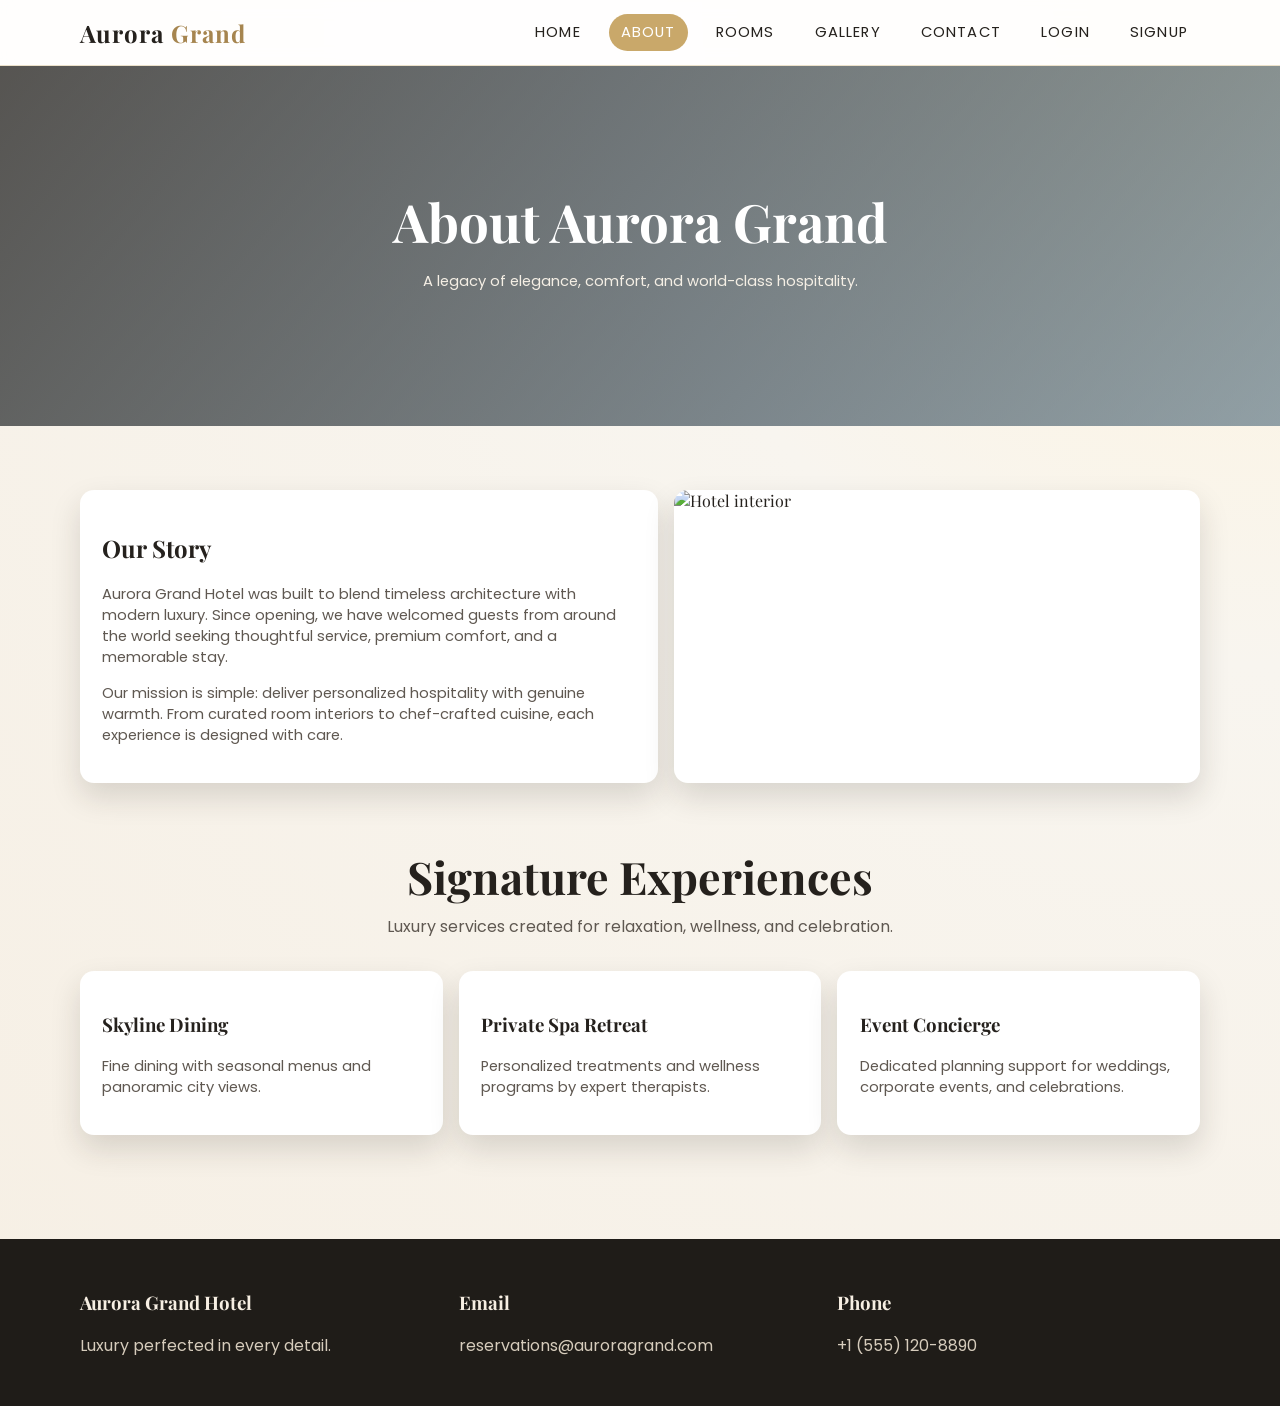
==== about.html @ 3c6bedbd "Add files via upload" ====
<!DOCTYPE html>
<html lang="en">
  <head>
    <meta charset="UTF-8" />
    <meta name="viewport" content="width=device-width, initial-scale=1.0" />
    <title>About Us | Aurora Grand Hotel</title>
    <link rel="preconnect" href="https://fonts.googleapis.com" />
    <link rel="preconnect" href="https://fonts.gstatic.com" crossorigin />
    <link href="https://fonts.googleapis.com/css2?family=Playfair+Display:wght@500;700&family=Poppins:wght@300;400;500;600&display=swap" rel="stylesheet" />
    <link rel="stylesheet" href="css/styles.css" />
  </head>
  <body>
    <header class="navbar">
      <div class="container navbar-inner">
        <a class="brand" href="index.html">Aurora <span>Grand</span></a>
        <button class="menu-toggle" id="menuToggle">Menu</button>
        <nav class="nav-links" id="navLinks">
          <a href="index.html">Home</a>
          <a href="about.html">About</a>
          <a href="rooms.html">Rooms</a>
          <a href="gallery.html">Gallery</a>
          <a href="contact.html">Contact</a>
          <a href="login.html" id="loginLink">Login</a>
          <a href="signup.html" id="signupLink">Signup</a>
        </nav>
      </div>
    </header>

    <section class="page-banner">
      <div>
        <h1>About Aurora Grand</h1>
        <p class="muted" style="color: #f5efe5;">A legacy of elegance, comfort, and world-class hospitality.</p>
      </div>
    </section>

    <main class="section">
      <div class="container two-col">
        <div class="card about-panel">
          <h2>Our Story</h2>
          <p class="muted">
            Aurora Grand Hotel was built to blend timeless architecture with modern luxury. Since opening, we have welcomed guests from around the world seeking thoughtful service, premium comfort, and a memorable stay.
          </p>
          <p class="muted">
            Our mission is simple: deliver personalized hospitality with genuine warmth. From curated room interiors to chef-crafted cuisine, each experience is designed with care.
          </p>
        </div>
        <img class="card" style="height:100%; object-fit:cover;" src="https://images.unsplash.com/photo-1551882547-ff40c63fe5fa?auto=format&fit=crop&w=1200&q=80" alt="Hotel interior" />
      </div>

      <div class="container section" style="padding-bottom: 0;">
        <div class="section-title">
          <h2>Signature Experiences</h2>
          <p>Luxury services created for relaxation, wellness, and celebration.</p>
        </div>
        <div class="rooms-grid">
          <article class="card about-panel fade-in"><h3>Skyline Dining</h3><p class="muted">Fine dining with seasonal menus and panoramic city views.</p></article>
          <article class="card about-panel fade-in"><h3>Private Spa Retreat</h3><p class="muted">Personalized treatments and wellness programs by expert therapists.</p></article>
          <article class="card about-panel fade-in"><h3>Event Concierge</h3><p class="muted">Dedicated planning support for weddings, corporate events, and celebrations.</p></article>
        </div>
      </div>
    </main>

    <footer class="footer">
      <div class="container footer-grid">
        <div><h3>Aurora Grand Hotel</h3><p>Luxury perfected in every detail.</p></div>
        <div><h3>Email</h3><p>reservations@auroragrand.com</p></div>
        <div><h3>Phone</h3><p>+1 (555) 120-8890</p></div>
      </div>
    </footer>

    <script src="js/main.js"></script>
  </body>
</html>
---- css/styles.css ----
:root {
  --bg: #f8f5ef;
  --bg-soft: #efe8db;
  --surface: #ffffff;
  --text: #25211d;
  --text-soft: #5f5851;
  --gold: #c9a86a;
  --gold-deep: #a6854f;
  --accent: #284b63;
  --danger: #b73a3a;
  --radius: 14px;
  --shadow: 0 14px 30px rgba(37, 33, 29, 0.15);
}

* {
  box-sizing: border-box;
}

body {
  margin: 0;
  font-family: "Playfair Display", Georgia, serif;
  color: var(--text);
  background: radial-gradient(circle at top right, #fff4dc 0%, var(--bg) 35%, #f6efe4 100%);
  min-height: 100vh;
}

a {
  color: inherit;
  text-decoration: none;
}

img {
  max-width: 100%;
  display: block;
}

.container {
  width: min(1120px, 92%);
  margin: 0 auto;
}

.navbar {
  position: sticky;
  top: 0;
  z-index: 40;
  background: rgba(255, 255, 255, 0.9);
  backdrop-filter: blur(8px);
  border-bottom: 1px solid rgba(201, 168, 106, 0.35);
}

.navbar-inner {
  display: flex;
  justify-content: space-between;
  align-items: center;
  padding: 14px 0;
}

.brand {
  font-size: 1.5rem;
  letter-spacing: 1px;
  font-weight: 700;
}

.brand span {
  color: var(--gold-deep);
}

.nav-links {
  display: flex;
  gap: 1rem;
  align-items: center;
}

.nav-links a {
  font-family: "Poppins", sans-serif;
  font-size: 0.92rem;
  text-transform: uppercase;
  letter-spacing: 0.08em;
  padding: 8px 12px;
  border-radius: 999px;
  transition: all 0.25s ease;
}

.nav-links a:hover,
.nav-links a.active {
  background: var(--gold);
  color: #fff;
}

.menu-toggle {
  display: none;
  background: var(--surface);
  border: 1px solid var(--gold);
  border-radius: 8px;
  padding: 8px 10px;
  font-family: "Poppins", sans-serif;
}

.hero {
  min-height: 78vh;
  position: relative;
  display: grid;
  place-items: center;
  overflow: hidden;
}

.hero::before {
  content: "";
  position: absolute;
  inset: 0;
  background: linear-gradient(115deg, rgba(20, 20, 20, 0.6), rgba(40, 75, 99, 0.35)),
    url("https://images.unsplash.com/photo-1445019980597-93fa8acb246c?auto=format&fit=crop&w=2000&q=80") center/cover no-repeat;
  transform: scale(1.04);
}

.hero-content {
  position: relative;
  z-index: 2;
  color: #fff;
  text-align: center;
  padding: 1rem;
  animation: fadeInUp 1s ease;
}

.hero h1 {
  font-size: clamp(2rem, 5vw, 4rem);
  margin: 0 0 0.7rem;
}

.hero p {
  margin: 0 auto 2rem;
  font-family: "Poppins", sans-serif;
  max-width: 700px;
  color: #f2efea;
}

.card {
  background: var(--surface);
  border-radius: var(--radius);
  box-shadow: var(--shadow);
}

.booking-card {
  margin-top: -55px;
  position: relative;
  z-index: 10;
  padding: 1.4rem;
}

.booking-form {
  display: grid;
  grid-template-columns: repeat(5, 1fr);
  gap: 0.85rem;
}

.form-group {
  display: flex;
  flex-direction: column;
  font-family: "Poppins", sans-serif;
}

.form-group label {
  font-size: 0.83rem;
  margin-bottom: 0.35rem;
  color: var(--text-soft);
}

input,
select,
textarea,
button {
  font-family: "Poppins", sans-serif;
}

input,
select,
textarea {
  border: 1px solid #d9ceb9;
  border-radius: 10px;
  padding: 0.7rem 0.8rem;
  background: #fffefc;
}

button {
  border: none;
  border-radius: 10px;
  background: linear-gradient(135deg, var(--gold), var(--gold-deep));
  color: #fff;
  cursor: pointer;
  font-weight: 600;
  transition: transform 0.25s ease, box-shadow 0.25s ease;
}

button:hover {
  transform: translateY(-2px);
  box-shadow: 0 10px 20px rgba(166, 133, 79, 0.3);
}

.section {
  padding: 4rem 0;
}

.section-title {
  text-align: center;
  margin-bottom: 2rem;
}

.section-title h2 {
  margin: 0;
  font-size: clamp(1.8rem, 4vw, 2.8rem);
}

.section-title p {
  margin: 0.5rem auto 0;
  max-width: 620px;
  font-family: "Poppins", sans-serif;
  color: var(--text-soft);
}

.rooms-grid,
.gallery-grid {
  display: grid;
  grid-template-columns: repeat(auto-fit, minmax(250px, 1fr));
  gap: 1rem;
}

.room-card {
  overflow: hidden;
  border-radius: var(--radius);
  background: var(--surface);
  box-shadow: var(--shadow);
  transition: transform 0.3s ease;
}

.room-card:hover {
  transform: translateY(-6px);
}

.room-card img {
  height: 220px;
  width: 100%;
  object-fit: cover;
}

.room-content {
  padding: 1rem;
}

.room-content h3 {
  margin: 0;
}

.price {
  color: var(--gold-deep);
  font-weight: 700;
  font-family: "Poppins", sans-serif;
  margin: 0.45rem 0;
}

.muted {
  font-family: "Poppins", sans-serif;
  color: var(--text-soft);
  font-size: 0.92rem;
}

.amenities {
  display: flex;
  flex-wrap: wrap;
  gap: 0.35rem;
  margin-top: 0.7rem;
}

.amenity {
  font-size: 0.75rem;
  background: var(--bg-soft);
  padding: 0.3rem 0.5rem;
  border-radius: 999px;
  font-family: "Poppins", sans-serif;
}

.page-banner {
  min-height: 40vh;
  display: grid;
  place-items: center;
  text-align: center;
  color: #fff;
  background: linear-gradient(130deg, rgba(0, 0, 0, 0.65), rgba(40, 75, 99, 0.5)),
    url("https://images.unsplash.com/photo-1519710164239-da123dc03ef4?auto=format&fit=crop&w=1800&q=80") center/cover no-repeat;
}

.page-banner h1 {
  font-size: clamp(2rem, 6vw, 3.3rem);
  margin: 0;
}

.two-col {
  display: grid;
  grid-template-columns: 1.1fr 1fr;
  gap: 1rem;
  align-items: stretch;
}

.about-panel,
.contact-card,
.auth-card {
  padding: 1.4rem;
}

.contact-grid {
  display: grid;
  grid-template-columns: 1fr 1fr;
  gap: 1rem;
}

iframe {
  border: none;
  border-radius: var(--radius);
  width: 100%;
  min-height: 420px;
}

.auth-wrapper {
  min-height: 70vh;
  display: grid;
  place-items: center;
  padding: 2rem 0;
}

.auth-card {
  width: min(480px, 94%);
}

.message {
  margin-top: 1rem;
  padding: 0.75rem 0.9rem;
  border-radius: 10px;
  font-family: "Poppins", sans-serif;
  display: none;
}

.message.show {
  display: block;
}

.message.success {
  background: #e8f9ee;
  color: #166f3d;
  border: 1px solid #82d8a8;
}

.message.error {
  background: #fdeceb;
  color: var(--danger);
  border: 1px solid #e6a8a8;
}

.footer {
  background: #1f1c18;
  color: #f7efe3;
  padding: 2rem 0;
  margin-top: 2.5rem;
}

.footer-grid {
  display: grid;
  grid-template-columns: repeat(auto-fit, minmax(230px, 1fr));
  gap: 1rem;
}

.footer p,
.footer a {
  font-family: "Poppins", sans-serif;
  color: #d6ccbc;
}

.fade-in {
  animation: fadeInUp 0.8s ease;
}

@keyframes fadeInUp {
  from {
    opacity: 0;
    transform: translateY(22px);
  }
  to {
    opacity: 1;
    transform: translateY(0);
  }
}

@media (max-width: 950px) {
  .booking-form {
    grid-template-columns: repeat(2, 1fr);
  }

  .two-col,
  .contact-grid {
    grid-template-columns: 1fr;
  }
}

@media (max-width: 760px) {
  .menu-toggle {
    display: inline-block;
  }

  .nav-links {
    display: none;
    position: absolute;
    top: 68px;
    right: 4%;
    flex-direction: column;
    background: #fff;
    border-radius: 10px;
    box-shadow: var(--shadow);
    padding: 0.8rem;
    width: min(250px, 92vw);
  }

  .nav-links.show {
    display: flex;
  }

  .booking-form {
    grid-template-columns: 1fr;
  }
}
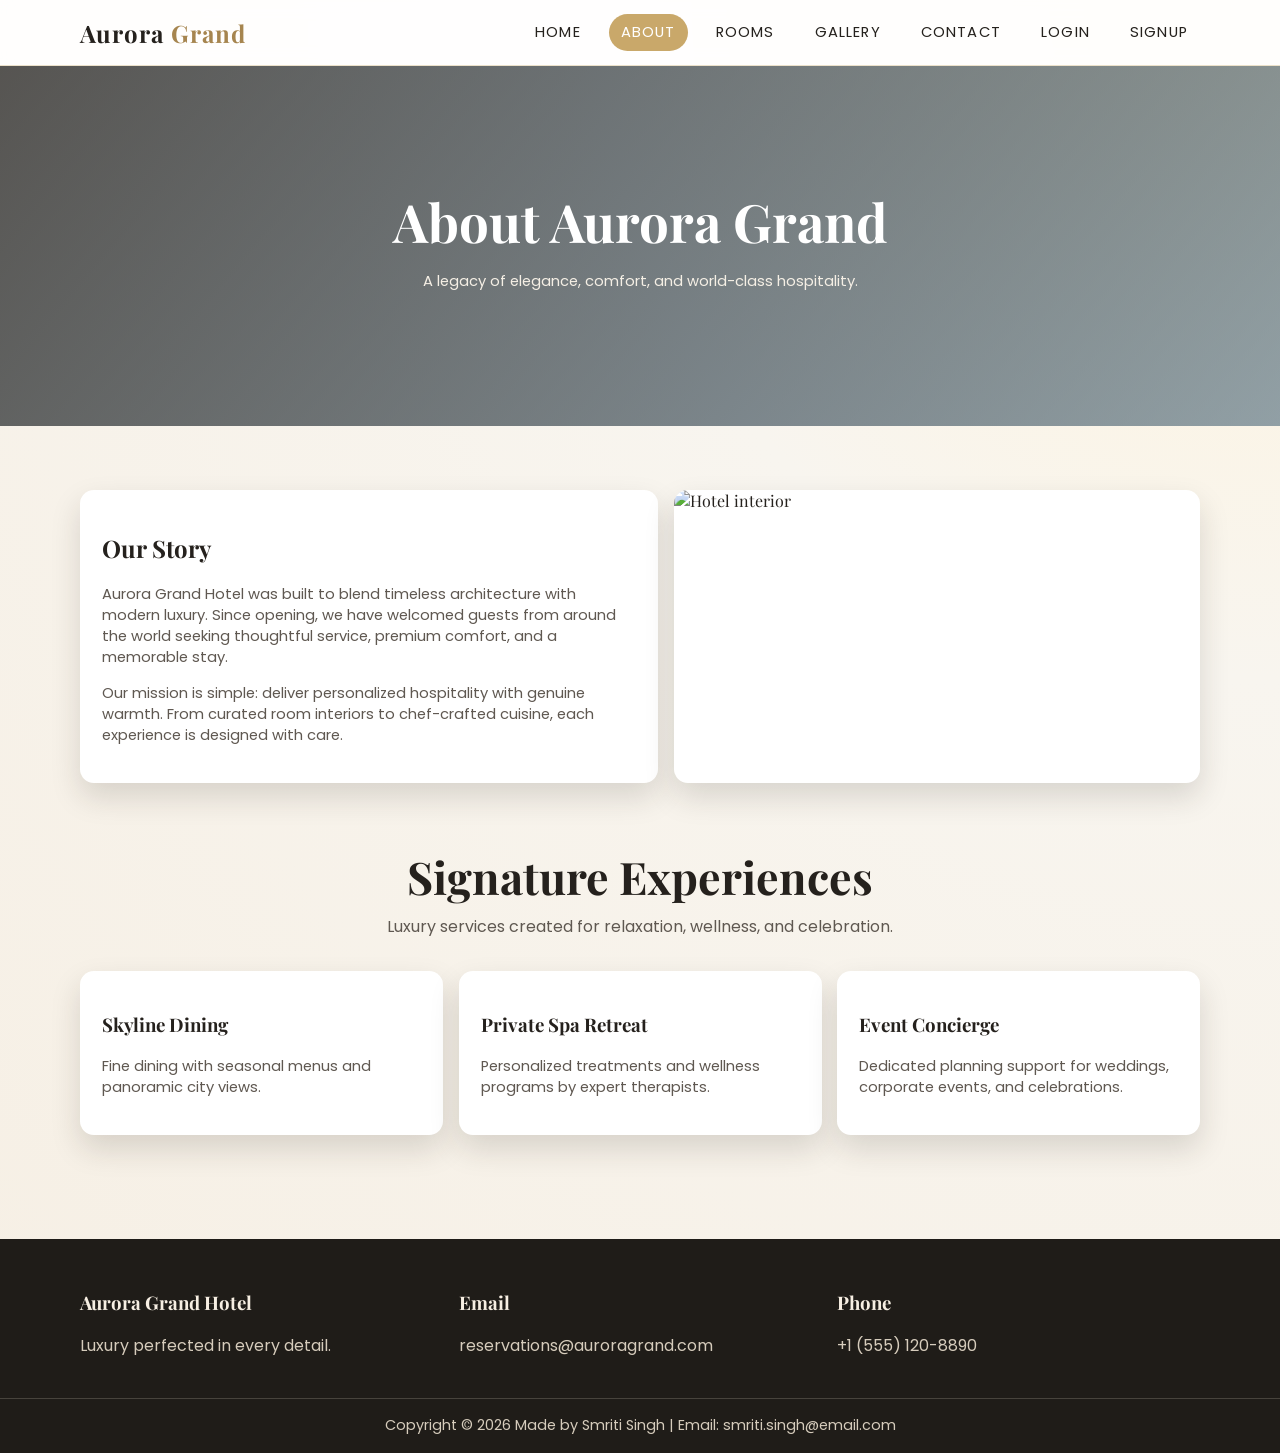
==== commit 55a717eb: "Add files via upload" ====
--- a/about.html
+++ b/about.html
@@ -66,8 +66,12 @@
         <div><h3>Email</h3><p>reservations@auroragrand.com</p></div>
         <div><h3>Phone</h3><p>+1 (555) 120-8890</p></div>
       </div>
+      <div class="footer-bottom">
+        <p>Copyright © 2026 Made by Smriti Singh | Email: smriti.singh@email.com</p>
+      </div>
     </footer>
 
+    <script src="js/api.js"></script>
     <script src="js/main.js"></script>
   </body>
-</html>
+</html>
--- a/css/styles.css
+++ b/css/styles.css
@@ -22,6 +22,7 @@
   color: var(--text);
   background: radial-gradient(circle at top right, #fff4dc 0%, var(--bg) 35%, #f6efe4 100%);
   min-height: 100vh;
+  perspective: 1200px;
 }
 
 a {
@@ -113,6 +114,19 @@
   transform: scale(1.04);
 }
 
+.hero::after {
+  content: "";
+  position: absolute;
+  width: 380px;
+  height: 380px;
+  right: -120px;
+  top: 12%;
+  border-radius: 50%;
+  background: radial-gradient(circle, rgba(201, 168, 106, 0.45) 0%, rgba(201, 168, 106, 0) 70%);
+  filter: blur(2px);
+  animation: floatOrb 6s ease-in-out infinite;
+}
+
 .hero-content {
   position: relative;
   z-index: 2;
@@ -138,6 +152,9 @@
   background: var(--surface);
   border-radius: var(--radius);
   box-shadow: var(--shadow);
+  transform-style: preserve-3d;
+  will-change: transform;
+  transition: transform 0.35s ease, box-shadow 0.35s ease;
 }
 
 .booking-card {
@@ -229,11 +246,12 @@
   border-radius: var(--radius);
   background: var(--surface);
   box-shadow: var(--shadow);
-  transition: transform 0.3s ease;
+  transition: transform 0.35s ease, box-shadow 0.35s ease;
 }
 
 .room-card:hover {
-  transform: translateY(-6px);
+  transform: translateY(-8px) rotateX(4deg) rotateY(-4deg) scale(1.01);
+  box-shadow: 0 18px 40px rgba(37, 33, 29, 0.24);
 }
 
 .room-card img {
@@ -357,7 +375,7 @@
 .footer {
   background: #1f1c18;
   color: #f7efe3;
-  padding: 2rem 0;
+  padding: 2rem 0 0;
   margin-top: 2.5rem;
 }
 
@@ -371,6 +389,22 @@
 .footer a {
   font-family: "Poppins", sans-serif;
   color: #d6ccbc;
+}
+
+.footer-bottom {
+  margin-top: 1.5rem;
+  border-top: 1px solid rgba(214, 204, 188, 0.22);
+  text-align: center;
+  padding: 0.95rem 0 1.1rem;
+}
+
+.footer-bottom p {
+  margin: 0;
+  font-size: 0.9rem;
+}
+
+.floating-3d {
+  animation: floatingCard 5s ease-in-out infinite;
 }
 
 .fade-in {
@@ -385,6 +419,26 @@
   to {
     opacity: 1;
     transform: translateY(0);
+  }
+}
+
+@keyframes floatOrb {
+  0%,
+  100% {
+    transform: translateY(0px) scale(1);
+  }
+  50% {
+    transform: translateY(-18px) scale(1.05);
+  }
+}
+
+@keyframes floatingCard {
+  0%,
+  100% {
+    transform: translateY(0px) rotateX(0deg);
+  }
+  50% {
+    transform: translateY(-8px) rotateX(2deg);
   }
 }
 
